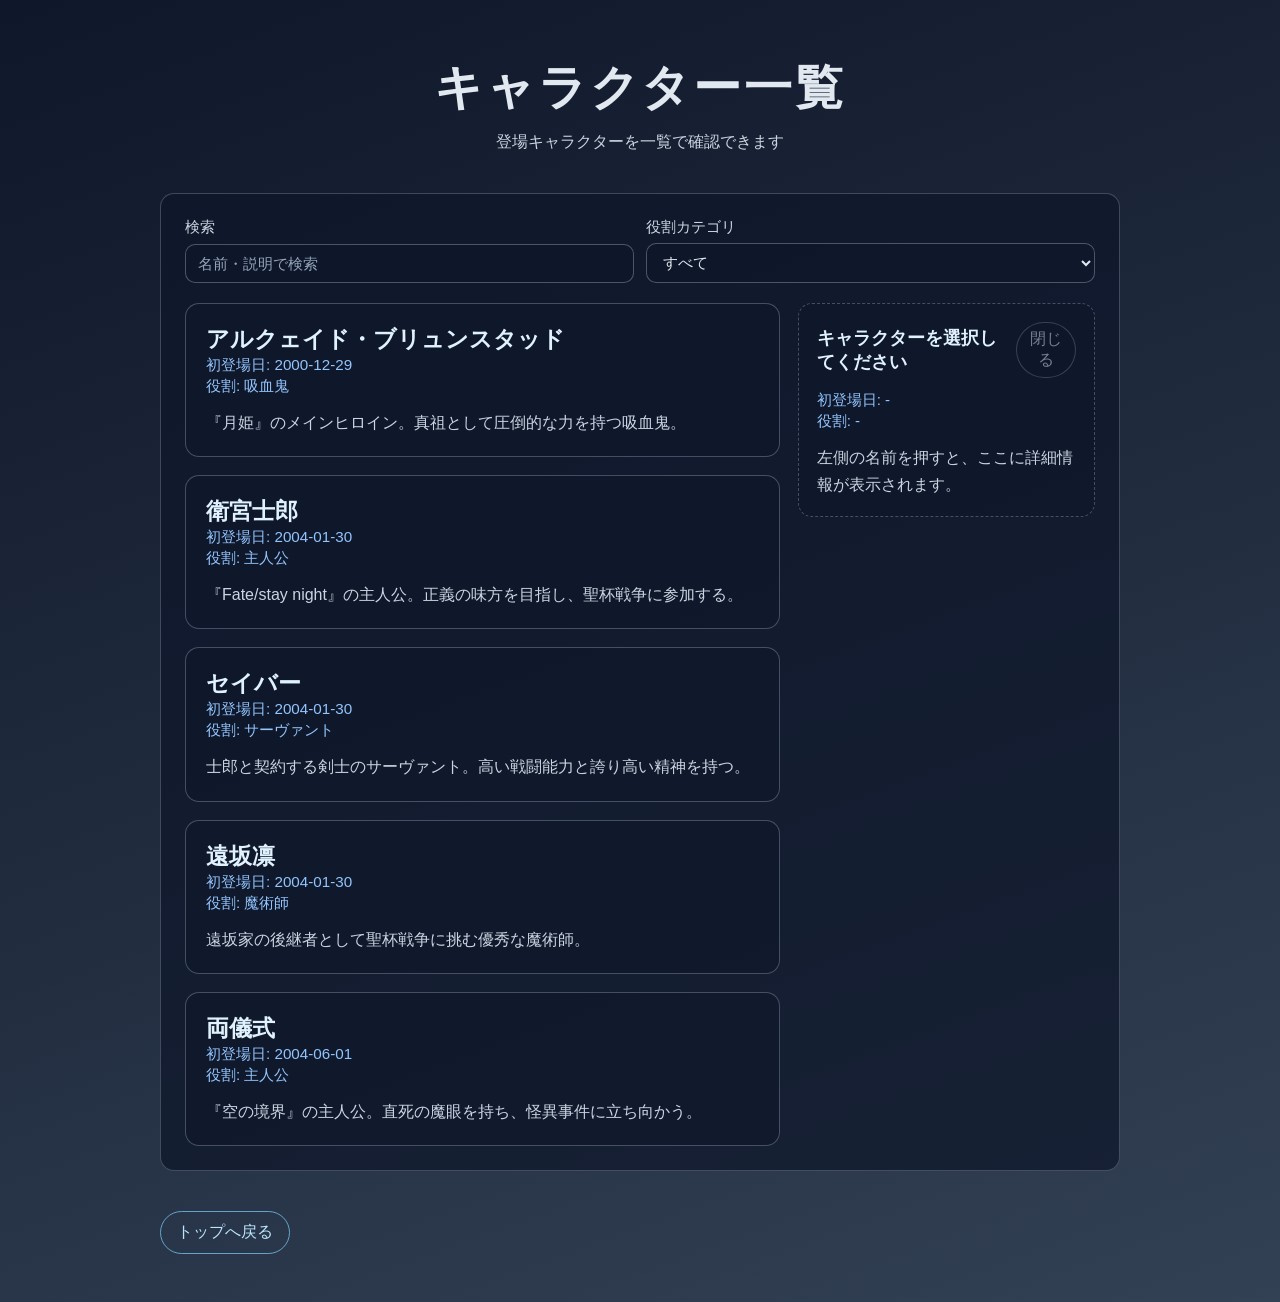
==== characters.html @ 04979f84 "キャラクター一覧ページを追加しホーム導線を実装 Co-authored-by: Wataru0619 <Wataru0619@users.noreply.github.com>" ====
<!DOCTYPE html>
<html lang="ja">
  <head>
    <!-- 文字化けを防ぐため、文字コードをUTF-8に指定します -->
    <meta charset="UTF-8" />
    <!-- スマホ表示のときに、画面幅に合わせてレイアウトを調整します -->
    <meta name="viewport" content="width=device-width, initial-scale=1.0" />
    <!-- キャッシュ対策: 更新後に古いHTMLを読み込みにくくします -->
    <meta
      http-equiv="Cache-Control"
      content="no-cache, no-store, must-revalidate"
    />
    <meta http-equiv="Pragma" content="no-cache" />
    <meta http-equiv="Expires" content="0" />
    <!-- ブラウザのタブに表示されるページ名 -->
    <title>キャラクター一覧 | TYPEMOON資料館</title>
    <!-- 共通デザインCSSを読み込みます -->
    <link rel="stylesheet" href="style.css?v=20260424-3" />
  </head>
  <body>
    <!-- ページ上部の見出しエリア -->
    <header class="site-header">
      <h1>キャラクター一覧</h1>
      <p>登場キャラクターを一覧で確認できます</p>
    </header>

    <main class="container">
      <section class="content-card">
        <!-- ここは検索と絞り込みの操作エリアです -->
        <div class="works-controls" aria-label="キャラクターの検索と絞り込み">
          <div class="works-controls-row">
            <label class="works-control-label" for="character-search-input">
              検索
              <input
                id="character-search-input"
                type="search"
                placeholder="名前・説明で検索"
              />
            </label>

            <label class="works-control-label" for="character-role-select">
              役割カテゴリ
              <select id="character-role-select">
                <option value="all">すべて</option>
              </select>
            </label>
          </div>
        </div>

        <!-- 左: リスト / 右: 詳細サイドパネル の2カラムレイアウトです -->
        <div class="works-layout">
          <div>
            <!-- JavaScriptで生成したキャラクターカードを、この中に追加していきます -->
            <div id="characters-list" class="works-grid"></div>
            <!-- 結果が0件のときに表示するメッセージです -->
            <p id="characters-empty-message" class="works-empty" hidden>
              条件に一致するキャラクターはありません。
            </p>
          </div>

          <!-- 名前を押したときの詳細を表示するサイドパネルです -->
          <aside
            id="character-detail-panel"
            class="work-detail-panel is-empty"
            aria-live="polite"
          >
            <div class="work-detail-header">
              <h2 id="character-detail-name">キャラクターを選択してください</h2>
              <!-- このボタンを押すと、詳細表示を閉じて初期状態に戻します -->
              <button
                id="character-close-panel-button"
                class="close-panel-button"
                type="button"
                disabled
              >
                閉じる
              </button>
            </div>
            <p id="character-detail-first-appearance" class="work-meta">
              初登場日: -
            </p>
            <p id="character-detail-role" class="work-meta">役割: -</p>
            <p id="character-detail-summary" class="work-summary">
              左側の名前を押すと、ここに詳細情報が表示されます。
            </p>
            <p id="character-detail-description" class="work-detail-description" hidden></p>
          </aside>
        </div>
      </section>

      <!-- トップページへ戻るリンク -->
      <p><a class="back-link" href="index.html?v=20260424-3">トップへ戻る</a></p>
    </main>

    <script>
      // ここにキャラクターデータを「配列（JSON形式の書き方）」でまとめます。
      // 後から追加したいときは、下の見本を参考にオブジェクトを1件追加してください。
      //
      // ▼ 1件分のデータ見本
      // {
      //   name: "キャラクター名",
      //   firstAppearance: "YYYY-MM-DD",
      //   role: "主人公 / サーヴァント / 魔術師 など",
      //   summary: "一覧カードに表示する短い説明です。",
      //   description: "詳細パネルに表示する説明文です。（省略可）"
      // }
      const charactersData = [
        {
          name: "衛宮士郎",
          firstAppearance: "2004-01-30",
          role: "主人公",
          summary:
            "『Fate/stay night』の主人公。正義の味方を目指し、聖杯戦争に参加する。",
          description:
            "幼い頃の大火災をきっかけに、誰かを救う生き方を選んだ少年。複数ルートで異なる成長を見せる。"
        },
        {
          name: "セイバー",
          firstAppearance: "2004-01-30",
          role: "サーヴァント",
          summary:
            "士郎と契約する剣士のサーヴァント。高い戦闘能力と誇り高い精神を持つ。",
          description:
            "騎士王としての責務と個人の願いの間で葛藤する。Fateシリーズを象徴する人気キャラクター。"
        },
        {
          name: "遠坂凛",
          firstAppearance: "2004-01-30",
          role: "魔術師",
          summary:
            "遠坂家の後継者として聖杯戦争に挑む優秀な魔術師。",
          description:
            "冷静な判断力と行動力を持ち、時に厳しく時に面倒見のよい性格で物語を引っ張る。"
        },
        {
          name: "両儀式",
          firstAppearance: "2004-06-01",
          role: "主人公",
          summary:
            "『空の境界』の主人公。直死の魔眼を持ち、怪異事件に立ち向かう。",
          description:
            "静かな佇まいの中に強い意志を持つ人物。死の概念を視る力で常識外れの戦いを可能にする。"
        },
        {
          name: "アルクェイド・ブリュンスタッド",
          firstAppearance: "2000-12-29",
          role: "吸血鬼",
          summary:
            "『月姫』のメインヒロイン。真祖として圧倒的な力を持つ吸血鬼。",
          description:
            "無邪気さと強大な存在感を併せ持ち、主人公・遠野志貴の運命を大きく変える存在。"
        }
      ];

      // id="characters-list" の要素を取得します。
      const charactersListElement = document.getElementById("characters-list");
      // 検索ボックスの要素を取得します。
      const characterSearchInputElement = document.getElementById(
        "character-search-input"
      );
      // 役割カテゴリ選択の要素を取得します。
      const characterRoleSelectElement = document.getElementById(
        "character-role-select"
      );
      // 結果0件メッセージの要素を取得します。
      const charactersEmptyMessageElement = document.getElementById(
        "characters-empty-message"
      );

      // 詳細サイドパネル関連の要素を取得します。
      const characterDetailPanelElement = document.getElementById(
        "character-detail-panel"
      );
      const characterDetailNameElement = document.getElementById(
        "character-detail-name"
      );
      const characterDetailFirstAppearanceElement = document.getElementById(
        "character-detail-first-appearance"
      );
      const characterDetailRoleElement = document.getElementById(
        "character-detail-role"
      );
      const characterDetailSummaryElement = document.getElementById(
        "character-detail-summary"
      );
      const characterDetailDescriptionElement = document.getElementById(
        "character-detail-description"
      );
      const characterClosePanelButtonElement = document.getElementById(
        "character-close-panel-button"
      );

      // いま詳細表示中のキャラクター名を保持します。
      let selectedCharacterName = null;
      // 現在画面に表示している一覧データを保持します（選択状態の再描画に使います）。
      let currentDisplayedCharacters = [];

      // 役割カテゴリの候補を、配列データから重複なしで取り出して作ります。
      const roles = [...new Set(charactersData.map((character) => character.role))];

      // role-select にカテゴリ選択肢を追加します。
      roles.forEach((role) => {
        const option = document.createElement("option");
        option.value = role;
        option.textContent = role;
        characterRoleSelectElement.appendChild(option);
      });

      // 詳細パネルを初期状態（未選択）に戻す関数です。
      function resetCharacterDetailPanel() {
        characterDetailPanelElement.classList.add("is-empty");
        characterDetailNameElement.textContent = "キャラクターを選択してください";
        characterDetailFirstAppearanceElement.textContent = "初登場日: -";
        characterDetailRoleElement.textContent = "役割: -";
        characterDetailSummaryElement.textContent =
          "左側の名前を押すと、ここに詳細情報が表示されます。";
        characterDetailDescriptionElement.textContent = "";
        characterDetailDescriptionElement.hidden = true;
        characterClosePanelButtonElement.disabled = true;
      }

      // キャラクターデータを受け取り、詳細サイドパネルに表示する関数です。
      function showCharacterDetailPanel(character) {
        characterDetailPanelElement.classList.remove("is-empty");
        characterDetailNameElement.textContent = character.name;
        characterDetailFirstAppearanceElement.textContent = `初登場日: ${character.firstAppearance}`;
        characterDetailRoleElement.textContent = `役割: ${character.role}`;
        characterDetailSummaryElement.textContent = character.summary;
        characterDetailDescriptionElement.textContent = character.description || "";
        characterDetailDescriptionElement.hidden = !character.description;
        characterClosePanelButtonElement.disabled = false;
      }

      // 受け取ったキャラクターデータ配列を画面に描画する関数です。
      function renderCharacters(characters) {
        // いったん表示を空にしてから、最新の結果だけ表示します。
        charactersListElement.innerHTML = "";
        currentDisplayedCharacters = characters;

        characters.forEach((character) => {
          // articleタグで、キャラクター1件分のまとまりを表します。
          const card = document.createElement("article");
          card.className = "work-card";
          if (character.name === selectedCharacterName) {
            card.classList.add("is-selected");
          }

          // 名前はボタンにして、押すと右側パネルに詳細を表示できるようにします。
          const nameButton = document.createElement("button");
          nameButton.type = "button";
          nameButton.className = "work-title-button";
          nameButton.textContent = character.name;
          nameButton.addEventListener("click", () => {
            selectedCharacterName = character.name;
            showCharacterDetailPanel(character);
            // 選択中のカードを見た目で分かるように再描画します。
            renderCharacters(currentDisplayedCharacters);
          });

          const firstAppearanceElement = document.createElement("p");
          firstAppearanceElement.className = "work-meta";
          firstAppearanceElement.textContent = `初登場日: ${character.firstAppearance}`;

          const roleElement = document.createElement("p");
          roleElement.className = "work-meta";
          roleElement.textContent = `役割: ${character.role}`;

          const summaryElement = document.createElement("p");
          summaryElement.className = "work-summary";
          summaryElement.textContent = character.summary;

          card.appendChild(nameButton);
          card.appendChild(firstAppearanceElement);
          card.appendChild(roleElement);
          card.appendChild(summaryElement);

          // 作ったカードを一覧エリアの最後に追加します。
          charactersListElement.appendChild(card);
        });

        // 結果が0件ならメッセージを表示し、1件以上なら隠します。
        charactersEmptyMessageElement.hidden = characters.length !== 0;
      }

      // 検索・絞り込み条件を使って、表示するキャラクターを作る関数です。
      function updateCharactersView() {
        const searchKeyword = characterSearchInputElement.value
          .trim()
          .toLowerCase();
        const selectedRole = characterRoleSelectElement.value;

        // 1) 役割カテゴリで絞り込み
        // 2) 名前と説明で検索
        // 3) 初登場日の古い順（年代順）にソート
        const filteredAndSortedCharacters = charactersData
          .filter((character) => {
            const isRoleMatched =
              selectedRole === "all" || character.role === selectedRole;
            const isSearchMatched =
              character.name.toLowerCase().includes(searchKeyword) ||
              character.summary.toLowerCase().includes(searchKeyword) ||
              (character.description || "").toLowerCase().includes(searchKeyword);
            return isRoleMatched && isSearchMatched;
          })
          .sort(
            (a, b) =>
              new Date(a.firstAppearance) - new Date(b.firstAppearance)
          );

        // 絞り込み後の一覧に選択中のキャラクターが存在しない場合、詳細表示を閉じます。
        const selectedCharacter = filteredAndSortedCharacters.find(
          (character) => character.name === selectedCharacterName
        );
        if (!selectedCharacter) {
          selectedCharacterName = null;
          resetCharacterDetailPanel();
        } else {
          showCharacterDetailPanel(selectedCharacter);
        }

        renderCharacters(filteredAndSortedCharacters);
      }

      // 入力が変わるたびに再描画します。
      characterSearchInputElement.addEventListener("input", updateCharactersView);
      characterRoleSelectElement.addEventListener("change", updateCharactersView);
      characterClosePanelButtonElement.addEventListener("click", () => {
        selectedCharacterName = null;
        resetCharacterDetailPanel();
        renderCharacters(currentDisplayedCharacters);
      });

      // 初期表示時も、同じ処理で表示します。
      resetCharacterDetailPanel();
      updateCharactersView();
    </script>
  </body>
</html>
---- style.css ----
* {
  box-sizing: border-box;
}

body {
  margin: 0;
  font-family: "Hiragino Kaku Gothic ProN", "Yu Gothic", Meiryo, sans-serif;
  background: linear-gradient(160deg, #0f172a, #1e293b 45%, #334155);
  color: #e2e8f0;
  min-height: 100vh;
}

a {
  color: inherit;
}

.site-header {
  text-align: center;
  padding: 56px 16px 24px;
}

.site-header h1 {
  margin: 0;
  font-size: clamp(2rem, 4vw, 3rem);
  letter-spacing: 0.06em;
}

.site-header p {
  margin-top: 12px;
  color: #cbd5e1;
}

.container {
  width: min(960px, 92%);
  margin: 0 auto 48px;
}

.timeline-container {
  /* 年表ページだけ、通常より広い幅を使えるようにします */
  width: min(1600px, 98%);
}

.menu-grid {
  display: grid;
  gap: 20px;
  grid-template-columns: repeat(auto-fit, minmax(260px, 1fr));
}

.works-grid {
  display: grid;
  gap: 18px;
}

.works-layout {
  display: grid;
  gap: 18px;
  align-items: start;
}

@media (min-width: 980px) {
  .works-layout {
    grid-template-columns: minmax(0, 2fr) minmax(280px, 1fr);
  }
}

.works-controls {
  display: grid;
  gap: 14px;
  margin-bottom: 20px;
}

/* 作品一覧と同じ見た目をキャラクター一覧でも使えるようにします */
.characters-layout {
  display: grid;
  gap: 18px;
  align-items: start;
}

@media (min-width: 980px) {
  .characters-layout {
    grid-template-columns: minmax(0, 2fr) minmax(280px, 1fr);
  }
}

.characters-grid {
  display: grid;
  gap: 18px;
}

.characters-controls {
  display: grid;
  gap: 14px;
  margin-bottom: 20px;
}

.characters-controls-row {
  display: grid;
  gap: 12px;
  grid-template-columns: repeat(auto-fit, minmax(220px, 1fr));
}

.characters-control-label {
  display: grid;
  gap: 6px;
  color: #cbd5e1;
  font-size: 0.92rem;
}

.characters-control-label input,
.characters-control-label select {
  width: 100%;
  border: 1px solid rgba(148, 163, 184, 0.45);
  border-radius: 10px;
  background: rgba(15, 23, 42, 0.65);
  color: #e2e8f0;
  padding: 10px 12px;
  font: inherit;
}

.characters-control-label input::placeholder {
  color: #94a3b8;
}

.characters-empty {
  margin: 0;
  padding: 16px;
  border-radius: 12px;
  border: 1px dashed rgba(148, 163, 184, 0.45);
  color: #cbd5e1;
}

.character-card {
  background: rgba(15, 23, 42, 0.62);
  border: 1px solid rgba(148, 163, 184, 0.4);
  border-radius: 14px;
  padding: 20px;
}

.character-card.is-selected {
  border-color: rgba(125, 211, 252, 0.95);
  box-shadow: 0 0 0 1px rgba(125, 211, 252, 0.35);
}

.character-name-button {
  padding: 0;
  border: 0;
  background: transparent;
  color: #e0f2fe;
  font: inherit;
  font-size: 1.45rem;
  font-weight: 700;
  cursor: pointer;
  text-align: left;
}

.character-name-button:hover,
.character-name-button:focus-visible {
  color: #7dd3fc;
}

.character-meta {
  margin: 0;
  color: #93c5fd;
  font-size: 0.95rem;
}

.character-summary {
  margin: 12px 0 0;
  line-height: 1.7;
  color: #cbd5e1;
}

.character-detail-panel {
  background: rgba(15, 23, 42, 0.62);
  border: 1px solid rgba(148, 163, 184, 0.4);
  border-radius: 14px;
  padding: 18px;
  position: sticky;
  top: 16px;
}

.character-detail-panel.is-empty {
  border-style: dashed;
}

.character-detail-header {
  display: flex;
  align-items: center;
  justify-content: space-between;
  gap: 10px;
  margin-bottom: 12px;
}

.character-detail-header h2 {
  margin: 0;
  color: #e0f2fe;
  font-size: 1.1rem;
}

.character-detail-description {
  margin-top: 12px;
  line-height: 1.8;
  color: #cbd5e1;
}

.works-controls-row {
  display: grid;
  gap: 12px;
  grid-template-columns: repeat(auto-fit, minmax(220px, 1fr));
}

.works-control-label {
  display: grid;
  gap: 6px;
  color: #cbd5e1;
  font-size: 0.92rem;
}

.works-control-label input,
.works-control-label select {
  width: 100%;
  border: 1px solid rgba(148, 163, 184, 0.45);
  border-radius: 10px;
  background: rgba(15, 23, 42, 0.65);
  color: #e2e8f0;
  padding: 10px 12px;
  font: inherit;
}

.works-control-label input::placeholder {
  color: #94a3b8;
}

.works-empty {
  margin: 0;
  padding: 16px;
  border-radius: 12px;
  border: 1px dashed rgba(148, 163, 184, 0.45);
  color: #cbd5e1;
}

.work-detail-panel {
  background: rgba(15, 23, 42, 0.62);
  border: 1px solid rgba(148, 163, 184, 0.4);
  border-radius: 14px;
  padding: 18px;
  position: sticky;
  top: 16px;
}

.work-detail-panel.is-empty {
  border-style: dashed;
}

.work-detail-header {
  display: flex;
  align-items: center;
  justify-content: space-between;
  gap: 10px;
  margin-bottom: 12px;
}

.work-detail-header h2 {
  margin: 0;
  color: #e0f2fe;
  font-size: 1.1rem;
}

.close-panel-button {
  border: 1px solid rgba(148, 163, 184, 0.55);
  border-radius: 999px;
  background: rgba(15, 23, 42, 0.8);
  color: #cbd5e1;
  padding: 6px 12px;
  cursor: pointer;
  font: inherit;
}

.close-panel-button:hover,
.close-panel-button:focus-visible {
  background: rgba(30, 41, 59, 0.95);
}

.close-panel-button:disabled {
  opacity: 0.55;
  cursor: not-allowed;
}

.work-title-button {
  padding: 0;
  border: 0;
  background: transparent;
  color: #e0f2fe;
  font: inherit;
  font-size: 1.45rem;
  font-weight: 700;
  cursor: pointer;
  text-align: left;
}

.work-title-button:hover,
.work-title-button:focus-visible {
  color: #7dd3fc;
}

.work-detail-description {
  margin-top: 12px;
  line-height: 1.8;
  color: #cbd5e1;
}

.work-card {
  background: rgba(15, 23, 42, 0.62);
  border: 1px solid rgba(148, 163, 184, 0.4);
  border-radius: 14px;
  padding: 20px;
}

.work-card.is-selected {
  border-color: rgba(125, 211, 252, 0.95);
  box-shadow: 0 0 0 1px rgba(125, 211, 252, 0.35);
}

.work-meta {
  margin: 0;
  color: #93c5fd;
  font-size: 0.95rem;
}

.work-summary {
  margin: 12px 0 0;
  line-height: 1.7;
  color: #cbd5e1;
}

.menu-card {
  display: block;
  text-decoration: none;
  background: rgba(15, 23, 42, 0.62);
  border: 1px solid rgba(148, 163, 184, 0.4);
  border-radius: 14px;
  padding: 24px;
  transition: transform 0.2s ease, border-color 0.2s ease,
    box-shadow 0.2s ease;
}

.menu-card:hover,
.menu-card:focus-visible {
  transform: translateY(-3px);
  border-color: rgba(125, 211, 252, 0.9);
  box-shadow: 0 8px 26px rgba(14, 116, 144, 0.35);
}

.menu-card h2 {
  margin-top: 0;
  margin-bottom: 10px;
  color: #e0f2fe;
}

.menu-card p {
  margin: 0;
  color: #cbd5e1;
  line-height: 1.6;
}

.content-card {
  background: rgba(15, 23, 42, 0.72);
  border: 1px solid rgba(148, 163, 184, 0.35);
  border-radius: 14px;
  padding: 24px;
}

.content-card h2 {
  margin-top: 0;
  color: #e0f2fe;
}

.glossary-list {
  margin: 0;
  display: grid;
  gap: 16px;
}

.glossary-list div {
  padding-bottom: 12px;
  border-bottom: 1px dashed rgba(148, 163, 184, 0.45);
}

.glossary-list div:last-child {
  border-bottom: 0;
  padding-bottom: 0;
}

.glossary-list dt {
  font-weight: 700;
  color: #e0f2fe;
}

.glossary-list dd {
  margin: 6px 0 0;
  line-height: 1.6;
  color: #cbd5e1;
}

.timeline {
  margin: 0;
  padding-left: 20px;
  display: grid;
  gap: 14px;
}

.timeline .year {
  font-weight: 700;
  color: #e0f2fe;
}

.timeline p {
  margin: 6px 0 0;
  color: #cbd5e1;
  line-height: 1.6;
}

.timeline-embed-wrapper {
  /* iframeのサイズを枠の中で管理しやすくするための入れ物 */
  overflow: hidden;
  border-radius: 10px;
  border: 1px solid rgba(148, 163, 184, 0.35);
}

.timeline-embed {
  /* 横幅いっぱいに表示しつつ、縦は十分な高さを確保 */
  width: 100%;
  min-height: 760px;
  border: 0;
  background: #0f172a;
}

.simple-list {
  list-style: none;
  margin: 0;
  padding: 0;
  display: grid;
  gap: 14px;
}

.simple-list li {
  padding-bottom: 12px;
  border-bottom: 1px dashed rgba(148, 163, 184, 0.45);
  line-height: 1.6;
}

.simple-list li:last-child {
  border-bottom: 0;
  padding-bottom: 0;
}

.back-link {
  display: inline-block;
  margin-top: 24px;
  text-decoration: none;
  border: 1px solid rgba(125, 211, 252, 0.7);
  border-radius: 999px;
  padding: 10px 16px;
  color: #bae6fd;
}

.back-link:hover,
.back-link:focus-visible {
  background: rgba(14, 116, 144, 0.25);
}
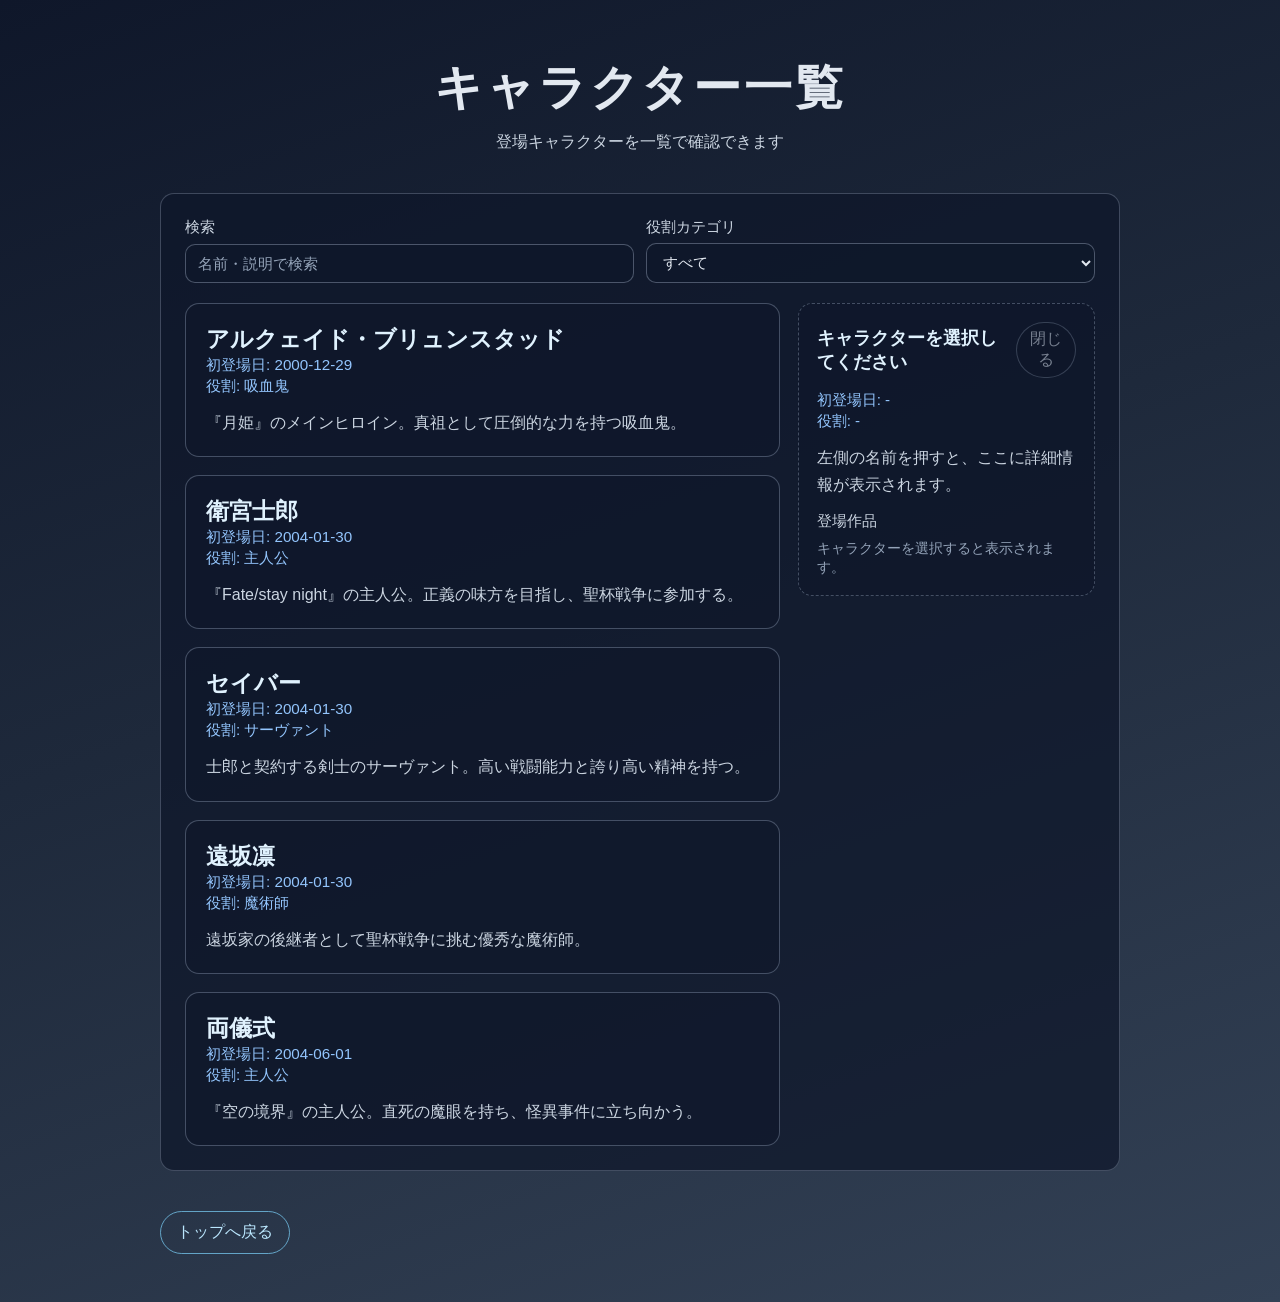
==== commit 695a41b5: "作品とキャラクターの相互リンクと該当項目ジャンプを追加 Co-authored-by: Wataru0619 <Wataru0619@users.noreply.github.com>" ====
--- a/characters.html
+++ b/characters.html
@@ -15,7 +15,7 @@
     <!-- ブラウザのタブに表示されるページ名 -->
     <title>キャラクター一覧 | TYPEMOON資料館</title>
     <!-- 共通デザインCSSを読み込みます -->
-    <link rel="stylesheet" href="style.css?v=20260424-3" />
+    <link rel="stylesheet" href="style.css?v=20260424-4" />
   </head>
   <body>
     <!-- ページ上部の見出しエリア -->
@@ -84,6 +84,11 @@
               左側の名前を押すと、ここに詳細情報が表示されます。
             </p>
             <p id="character-detail-description" class="work-detail-description" hidden></p>
+            <!-- 詳細パネルの中に、登場作品へのリンクを表示します -->
+            <p class="relation-label">登場作品</p>
+            <div id="character-detail-works" class="relation-links">
+              <span class="relation-empty">キャラクターを選択すると表示されます。</span>
+            </div>
           </aside>
         </div>
       </section>
@@ -102,7 +107,8 @@
       //   firstAppearance: "YYYY-MM-DD",
       //   role: "主人公 / サーヴァント / 魔術師 など",
       //   summary: "一覧カードに表示する短い説明です。",
-      //   description: "詳細パネルに表示する説明文です。（省略可）"
+      //   description: "詳細パネルに表示する説明文です。（省略可）",
+      //   works: ["登場作品1", "登場作品2"]
       // }
       const charactersData = [
         {
@@ -112,7 +118,8 @@
           summary:
             "『Fate/stay night』の主人公。正義の味方を目指し、聖杯戦争に参加する。",
           description:
-            "幼い頃の大火災をきっかけに、誰かを救う生き方を選んだ少年。複数ルートで異なる成長を見せる。"
+            "幼い頃の大火災をきっかけに、誰かを救う生き方を選んだ少年。複数ルートで異なる成長を見せる。",
+          works: ["Fate/stay night", "Fate/Grand Order"]
         },
         {
           name: "セイバー",
@@ -121,7 +128,8 @@
           summary:
             "士郎と契約する剣士のサーヴァント。高い戦闘能力と誇り高い精神を持つ。",
           description:
-            "騎士王としての責務と個人の願いの間で葛藤する。Fateシリーズを象徴する人気キャラクター。"
+            "騎士王としての責務と個人の願いの間で葛藤する。Fateシリーズを象徴する人気キャラクター。",
+          works: ["Fate/stay night", "Fate/Zero", "Fate/Grand Order"]
         },
         {
           name: "遠坂凛",
@@ -130,7 +138,8 @@
           summary:
             "遠坂家の後継者として聖杯戦争に挑む優秀な魔術師。",
           description:
-            "冷静な判断力と行動力を持ち、時に厳しく時に面倒見のよい性格で物語を引っ張る。"
+            "冷静な判断力と行動力を持ち、時に厳しく時に面倒見のよい性格で物語を引っ張る。",
+          works: ["Fate/stay night", "Fate/Grand Order"]
         },
         {
           name: "両儀式",
@@ -139,7 +148,8 @@
           summary:
             "『空の境界』の主人公。直死の魔眼を持ち、怪異事件に立ち向かう。",
           description:
-            "静かな佇まいの中に強い意志を持つ人物。死の概念を視る力で常識外れの戦いを可能にする。"
+            "静かな佇まいの中に強い意志を持つ人物。死の概念を視る力で常識外れの戦いを可能にする。",
+          works: ["空の境界", "Fate/Grand Order"]
         },
         {
           name: "アルクェイド・ブリュンスタッド",
@@ -148,9 +158,14 @@
           summary:
             "『月姫』のメインヒロイン。真祖として圧倒的な力を持つ吸血鬼。",
           description:
-            "無邪気さと強大な存在感を併せ持ち、主人公・遠野志貴の運命を大きく変える存在。"
+            "無邪気さと強大な存在感を併せ持ち、主人公・遠野志貴の運命を大きく変える存在。",
+          works: ["月姫 -A piece of blue glass moon-", "Fate/Grand Order"]
         }
       ];
+
+      // URLに ?character=キャラ名 があるとき、そのキャラを初期表示で開くために取得します。
+      const initialQueryCharacterName =
+        new URLSearchParams(window.location.search).get("character");
 
       // id="characters-list" の要素を取得します。
       const charactersListElement = document.getElementById("characters-list");
@@ -186,6 +201,9 @@
       const characterDetailDescriptionElement = document.getElementById(
         "character-detail-description"
       );
+      const characterDetailWorksElement = document.getElementById(
+        "character-detail-works"
+      );
       const characterClosePanelButtonElement = document.getElementById(
         "character-close-panel-button"
       );
@@ -194,6 +212,10 @@
       let selectedCharacterName = null;
       // 現在画面に表示している一覧データを保持します（選択状態の再描画に使います）。
       let currentDisplayedCharacters = [];
+      // 初回表示でURL指定のキャラへスクロールするためのフラグです。
+      let shouldScrollToSelectedCharacter = false;
+      // URLの初期指定は1回だけ使いたいので、可変の変数に入れます。
+      let pendingInitialCharacterName = initialQueryCharacterName;
 
       // 役割カテゴリの候補を、配列データから重複なしで取り出して作ります。
       const roles = [...new Set(charactersData.map((character) => character.role))];
@@ -205,6 +227,30 @@
         option.textContent = role;
         characterRoleSelectElement.appendChild(option);
       });
+
+      // 指定されたリンク一覧を描画する関数です（登場作品リンク用）。
+      function renderRelationLinks(container, items, createLinkElement, emptyText) {
+        container.innerHTML = "";
+        if (!items || items.length === 0) {
+          const emptyLabel = document.createElement("span");
+          emptyLabel.className = "relation-empty";
+          emptyLabel.textContent = emptyText;
+          container.appendChild(emptyLabel);
+          return;
+        }
+        items.forEach((item) => {
+          container.appendChild(createLinkElement(item));
+        });
+      }
+
+      // 作品名から、作品ライブラリへのリンク要素を作る関数です。
+      function createWorkLinkElement(workTitle) {
+        const link = document.createElement("a");
+        link.className = "relation-link";
+        link.href = `works.html?v=20260424-4&work=${encodeURIComponent(workTitle)}`;
+        link.textContent = workTitle;
+        return link;
+      }
 
       // 詳細パネルを初期状態（未選択）に戻す関数です。
       function resetCharacterDetailPanel() {
@@ -217,6 +263,12 @@
         characterDetailDescriptionElement.textContent = "";
         characterDetailDescriptionElement.hidden = true;
         characterClosePanelButtonElement.disabled = true;
+        renderRelationLinks(
+          characterDetailWorksElement,
+          [],
+          createWorkLinkElement,
+          "キャラクターを選択すると表示されます。"
+        );
       }
 
       // キャラクターデータを受け取り、詳細サイドパネルに表示する関数です。
@@ -229,6 +281,22 @@
         characterDetailDescriptionElement.textContent = character.description || "";
         characterDetailDescriptionElement.hidden = !character.description;
         characterClosePanelButtonElement.disabled = false;
+        renderRelationLinks(
+          characterDetailWorksElement,
+          character.works,
+          createWorkLinkElement,
+          "登録なし"
+        );
+      }
+
+      // 選択中カードを見える位置までスクロールする関数です。
+      function scrollToSelectedCharacterCard() {
+        const selectedCard = charactersListElement.querySelector(
+          ".work-card.is-selected"
+        );
+        if (selectedCard) {
+          selectedCard.scrollIntoView({ behavior: "smooth", block: "center" });
+        }
       }
 
       // 受け取ったキャラクターデータ配列を画面に描画する関数です。
@@ -280,6 +348,12 @@
 
         // 結果が0件ならメッセージを表示し、1件以上なら隠します。
         charactersEmptyMessageElement.hidden = characters.length !== 0;
+
+        // URL指定などでスクロールしたいタイミングだけ実行します。
+        if (shouldScrollToSelectedCharacter) {
+          scrollToSelectedCharacterCard();
+          shouldScrollToSelectedCharacter = false;
+        }
       }
 
       // 検索・絞り込み条件を使って、表示するキャラクターを作る関数です。
@@ -307,15 +381,31 @@
               new Date(a.firstAppearance) - new Date(b.firstAppearance)
           );
 
-        // 絞り込み後の一覧に選択中のキャラクターが存在しない場合、詳細表示を閉じます。
-        const selectedCharacter = filteredAndSortedCharacters.find(
-          (character) => character.name === selectedCharacterName
-        );
-        if (!selectedCharacter) {
-          selectedCharacterName = null;
-          resetCharacterDetailPanel();
+        // URLに指定されたキャラ名がある場合は、初回だけそのキャラを選択します。
+        if (pendingInitialCharacterName) {
+          const initialCharacter = filteredAndSortedCharacters.find(
+            (character) => character.name === pendingInitialCharacterName
+          );
+          if (initialCharacter) {
+            selectedCharacterName = initialCharacter.name;
+            showCharacterDetailPanel(initialCharacter);
+            shouldScrollToSelectedCharacter = true;
+          } else {
+            selectedCharacterName = null;
+            resetCharacterDetailPanel();
+          }
+          pendingInitialCharacterName = null;
         } else {
-          showCharacterDetailPanel(selectedCharacter);
+          // 絞り込み後の一覧に選択中のキャラクターが存在しない場合、詳細表示を閉じます。
+          const selectedCharacter = filteredAndSortedCharacters.find(
+            (character) => character.name === selectedCharacterName
+          );
+          if (!selectedCharacter) {
+            selectedCharacterName = null;
+            resetCharacterDetailPanel();
+          } else {
+            showCharacterDetailPanel(selectedCharacter);
+          }
         }
 
         renderCharacters(filteredAndSortedCharacters);
--- a/style.css
+++ b/style.css
@@ -44,163 +44,6 @@
   display: grid;
   gap: 20px;
   grid-template-columns: repeat(auto-fit, minmax(260px, 1fr));
-}
-
-.works-grid {
-  display: grid;
-  gap: 18px;
-}
-
-.works-layout {
-  display: grid;
-  gap: 18px;
-  align-items: start;
-}
-
-@media (min-width: 980px) {
-  .works-layout {
-    grid-template-columns: minmax(0, 2fr) minmax(280px, 1fr);
-  }
-}
-
-.works-controls {
-  display: grid;
-  gap: 14px;
-  margin-bottom: 20px;
-}
-
-/* 作品一覧と同じ見た目をキャラクター一覧でも使えるようにします */
-.characters-layout {
-  display: grid;
-  gap: 18px;
-  align-items: start;
-}
-
-@media (min-width: 980px) {
-  .characters-layout {
-    grid-template-columns: minmax(0, 2fr) minmax(280px, 1fr);
-  }
-}
-
-.characters-grid {
-  display: grid;
-  gap: 18px;
-}
-
-.characters-controls {
-  display: grid;
-  gap: 14px;
-  margin-bottom: 20px;
-}
-
-.characters-controls-row {
-  display: grid;
-  gap: 12px;
-  grid-template-columns: repeat(auto-fit, minmax(220px, 1fr));
-}
-
-.characters-control-label {
-  display: grid;
-  gap: 6px;
-  color: #cbd5e1;
-  font-size: 0.92rem;
-}
-
-.characters-control-label input,
-.characters-control-label select {
-  width: 100%;
-  border: 1px solid rgba(148, 163, 184, 0.45);
-  border-radius: 10px;
-  background: rgba(15, 23, 42, 0.65);
-  color: #e2e8f0;
-  padding: 10px 12px;
-  font: inherit;
-}
-
-.characters-control-label input::placeholder {
-  color: #94a3b8;
-}
-
-.characters-empty {
-  margin: 0;
-  padding: 16px;
-  border-radius: 12px;
-  border: 1px dashed rgba(148, 163, 184, 0.45);
-  color: #cbd5e1;
-}
-
-.character-card {
-  background: rgba(15, 23, 42, 0.62);
-  border: 1px solid rgba(148, 163, 184, 0.4);
-  border-radius: 14px;
-  padding: 20px;
-}
-
-.character-card.is-selected {
-  border-color: rgba(125, 211, 252, 0.95);
-  box-shadow: 0 0 0 1px rgba(125, 211, 252, 0.35);
-}
-
-.character-name-button {
-  padding: 0;
-  border: 0;
-  background: transparent;
-  color: #e0f2fe;
-  font: inherit;
-  font-size: 1.45rem;
-  font-weight: 700;
-  cursor: pointer;
-  text-align: left;
-}
-
-.character-name-button:hover,
-.character-name-button:focus-visible {
-  color: #7dd3fc;
-}
-
-.character-meta {
-  margin: 0;
-  color: #93c5fd;
-  font-size: 0.95rem;
-}
-
-.character-summary {
-  margin: 12px 0 0;
-  line-height: 1.7;
-  color: #cbd5e1;
-}
-
-.character-detail-panel {
-  background: rgba(15, 23, 42, 0.62);
-  border: 1px solid rgba(148, 163, 184, 0.4);
-  border-radius: 14px;
-  padding: 18px;
-  position: sticky;
-  top: 16px;
-}
-
-.character-detail-panel.is-empty {
-  border-style: dashed;
-}
-
-.character-detail-header {
-  display: flex;
-  align-items: center;
-  justify-content: space-between;
-  gap: 10px;
-  margin-bottom: 12px;
-}
-
-.character-detail-header h2 {
-  margin: 0;
-  color: #e0f2fe;
-  font-size: 1.1rem;
-}
-
-.character-detail-description {
-  margin-top: 12px;
-  line-height: 1.8;
-  color: #cbd5e1;
 }
 
 .works-controls-row {
@@ -309,6 +152,38 @@
   color: #cbd5e1;
 }
 
+.relation-label {
+  margin: 14px 0 8px;
+  color: #cbd5e1;
+  font-size: 0.92rem;
+}
+
+.relation-links {
+  display: flex;
+  flex-wrap: wrap;
+  gap: 8px;
+}
+
+.relation-link {
+  display: inline-block;
+  text-decoration: none;
+  border: 1px solid rgba(125, 211, 252, 0.55);
+  border-radius: 999px;
+  padding: 6px 10px;
+  color: #bae6fd;
+  font-size: 0.9rem;
+}
+
+.relation-link:hover,
+.relation-link:focus-visible {
+  background: rgba(14, 116, 144, 0.25);
+}
+
+.relation-empty {
+  color: #94a3b8;
+  font-size: 0.9rem;
+}
+
 .work-card {
   background: rgba(15, 23, 42, 0.62);
   border: 1px solid rgba(148, 163, 184, 0.4);
@@ -331,6 +206,29 @@
   margin: 12px 0 0;
   line-height: 1.7;
   color: #cbd5e1;
+}
+
+.works-grid {
+  display: grid;
+  gap: 18px;
+}
+
+.works-layout {
+  display: grid;
+  gap: 18px;
+  align-items: start;
+}
+
+@media (min-width: 980px) {
+  .works-layout {
+    grid-template-columns: minmax(0, 2fr) minmax(280px, 1fr);
+  }
+}
+
+.works-controls {
+  display: grid;
+  gap: 14px;
+  margin-bottom: 20px;
 }
 
 .menu-card {
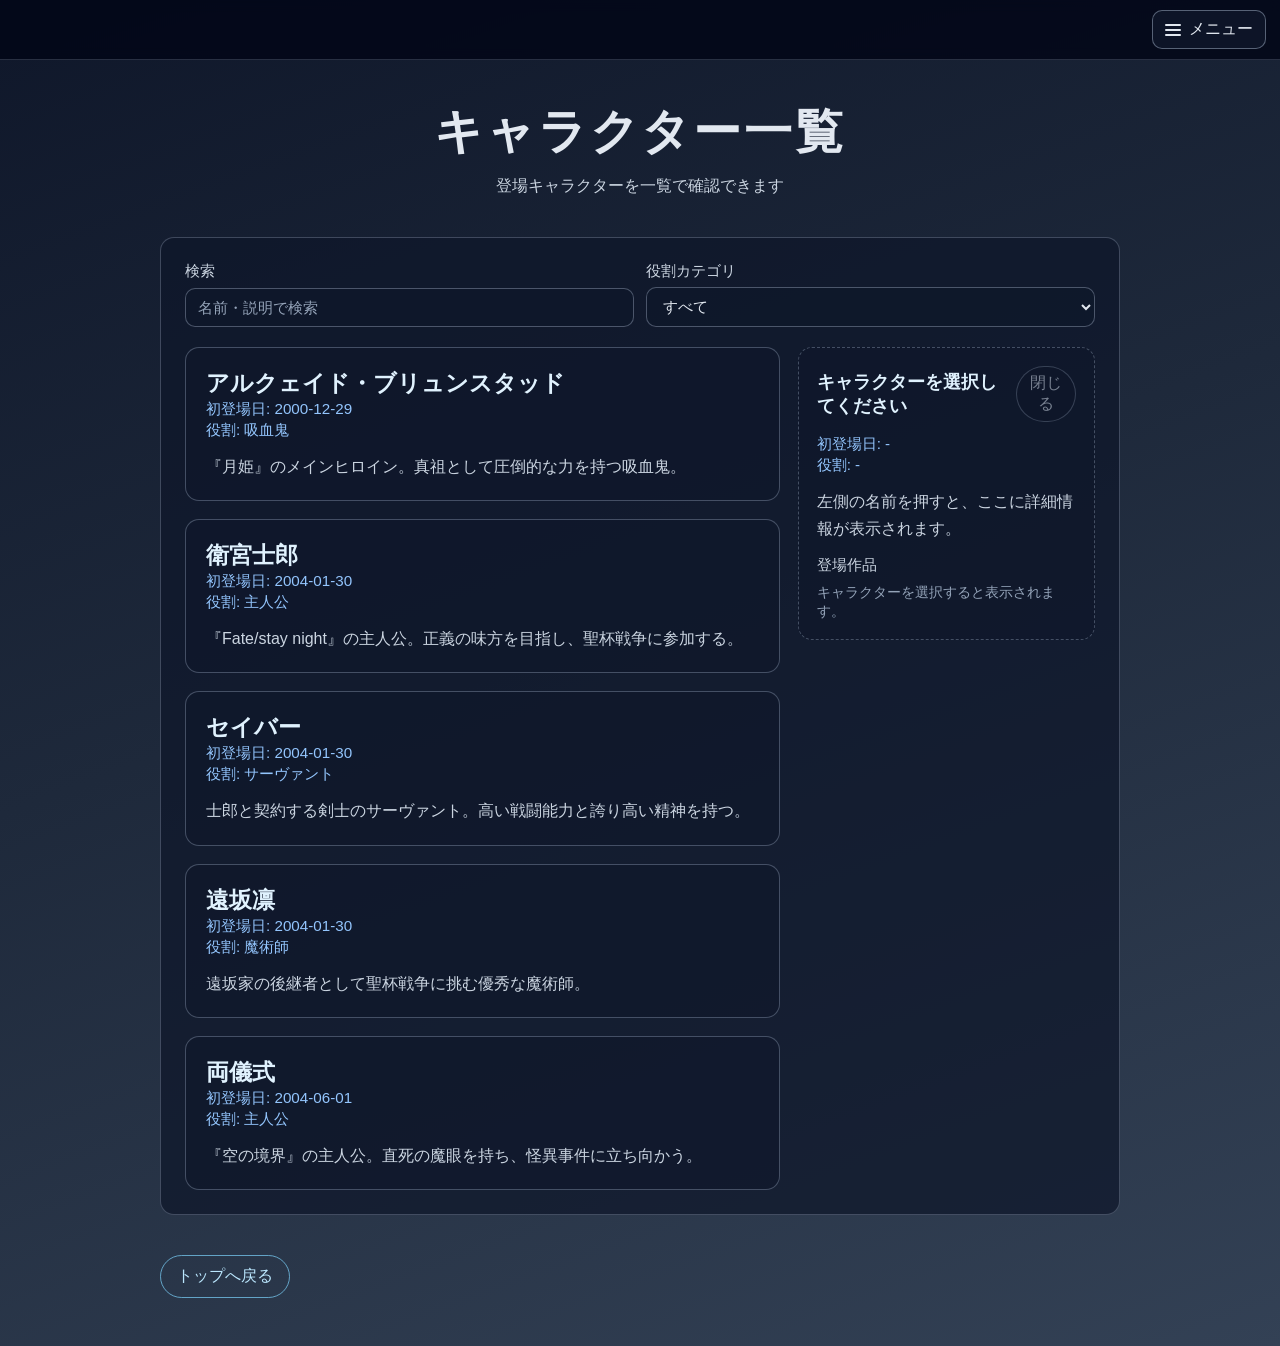
==== commit fe7358ef: "全ページに共通ハンバーガーメニューを追加 Co-authored-by: Wataru0619 <Wataru0619@users.noreply.github.com>" ====
--- a/characters.html
+++ b/characters.html
@@ -15,9 +15,12 @@
     <!-- ブラウザのタブに表示されるページ名 -->
     <title>キャラクター一覧 | TYPEMOON資料館</title>
     <!-- 共通デザインCSSを読み込みます -->
-    <link rel="stylesheet" href="style.css?v=20260424-4" />
+    <link rel="stylesheet" href="style.css?v=20260424-5" />
   </head>
   <body>
+    <!-- menu.js がこの位置にハンバーガーメニューを自動挿入します -->
+    <div id="site-menu"></div>
+
     <!-- ページ上部の見出しエリア -->
     <header class="site-header">
       <h1>キャラクター一覧</h1>
@@ -94,7 +97,7 @@
       </section>
 
       <!-- トップページへ戻るリンク -->
-      <p><a class="back-link" href="index.html?v=20260424-3">トップへ戻る</a></p>
+      <p><a class="back-link" href="index.html?v=20260424-5">トップへ戻る</a></p>
     </main>
 
     <script>
@@ -247,7 +250,7 @@
       function createWorkLinkElement(workTitle) {
         const link = document.createElement("a");
         link.className = "relation-link";
-        link.href = `works.html?v=20260424-4&work=${encodeURIComponent(workTitle)}`;
+        link.href = `works.html?v=20260424-5&work=${encodeURIComponent(workTitle)}`;
         link.textContent = workTitle;
         return link;
       }
@@ -424,5 +427,8 @@
       resetCharacterDetailPanel();
       updateCharactersView();
     </script>
+
+    <!-- 共通ハンバーガーメニューを生成するJavaScriptを読み込みます -->
+    <script src="menu.js?v=20260424-5"></script>
   </body>
 </html>
--- a/style.css
+++ b/style.css
@@ -14,9 +14,118 @@
   color: inherit;
 }
 
+.hamburger-wrapper {
+  position: sticky;
+  top: 0;
+  z-index: 100;
+  display: flex;
+  justify-content: flex-end;
+  padding: 10px 14px;
+  background: rgba(2, 6, 23, 0.82);
+  backdrop-filter: blur(6px);
+  border-bottom: 1px solid rgba(148, 163, 184, 0.25);
+}
+
+.hamburger-button {
+  border: 1px solid rgba(148, 163, 184, 0.55);
+  border-radius: 10px;
+  background: rgba(15, 23, 42, 0.88);
+  color: #e2e8f0;
+  padding: 8px 12px;
+  font: inherit;
+  cursor: pointer;
+  display: inline-flex;
+  align-items: center;
+  gap: 8px;
+}
+
+.hamburger-button:hover,
+.hamburger-button:focus-visible {
+  border-color: rgba(125, 211, 252, 0.9);
+}
+
+.hamburger-icon,
+.hamburger-icon::before,
+.hamburger-icon::after {
+  display: block;
+  width: 16px;
+  height: 2px;
+  background: currentColor;
+  border-radius: 999px;
+}
+
+.hamburger-icon {
+  position: relative;
+}
+
+.hamburger-icon::before,
+.hamburger-icon::after {
+  content: "";
+  position: absolute;
+  left: 0;
+}
+
+.hamburger-icon::before {
+  top: -5px;
+}
+
+.hamburger-icon::after {
+  top: 5px;
+}
+
+.global-nav-panel {
+  position: absolute;
+  top: calc(100% + 8px);
+  right: 14px;
+  width: min(280px, calc(100vw - 28px));
+  display: grid;
+  gap: 8px;
+  padding: 10px;
+  border: 1px solid rgba(148, 163, 184, 0.35);
+  border-radius: 12px;
+  background: rgba(15, 23, 42, 0.98);
+  box-shadow: 0 10px 30px rgba(2, 6, 23, 0.55);
+}
+
+.global-nav-panel[hidden] {
+  display: none;
+}
+
+.global-nav-title {
+  margin: 0;
+  color: #cbd5e1;
+  font-size: 0.92rem;
+}
+
+.global-nav-list {
+  list-style: none;
+  margin: 0;
+  padding: 0;
+  display: grid;
+  gap: 2px;
+}
+
+.global-nav-list a {
+  display: block;
+  text-decoration: none;
+  border-radius: 8px;
+  padding: 10px 12px;
+  color: #e2e8f0;
+}
+
+.global-nav-list a:hover,
+.global-nav-list a:focus-visible {
+  background: rgba(30, 41, 59, 0.85);
+}
+
+.global-nav-list a.is-current {
+  background: rgba(14, 116, 144, 0.28);
+  color: #bae6fd;
+}
+
 .site-header {
   text-align: center;
-  padding: 56px 16px 24px;
+  padding: 40px 16px 24px;
 }
 
 .site-header h1 {
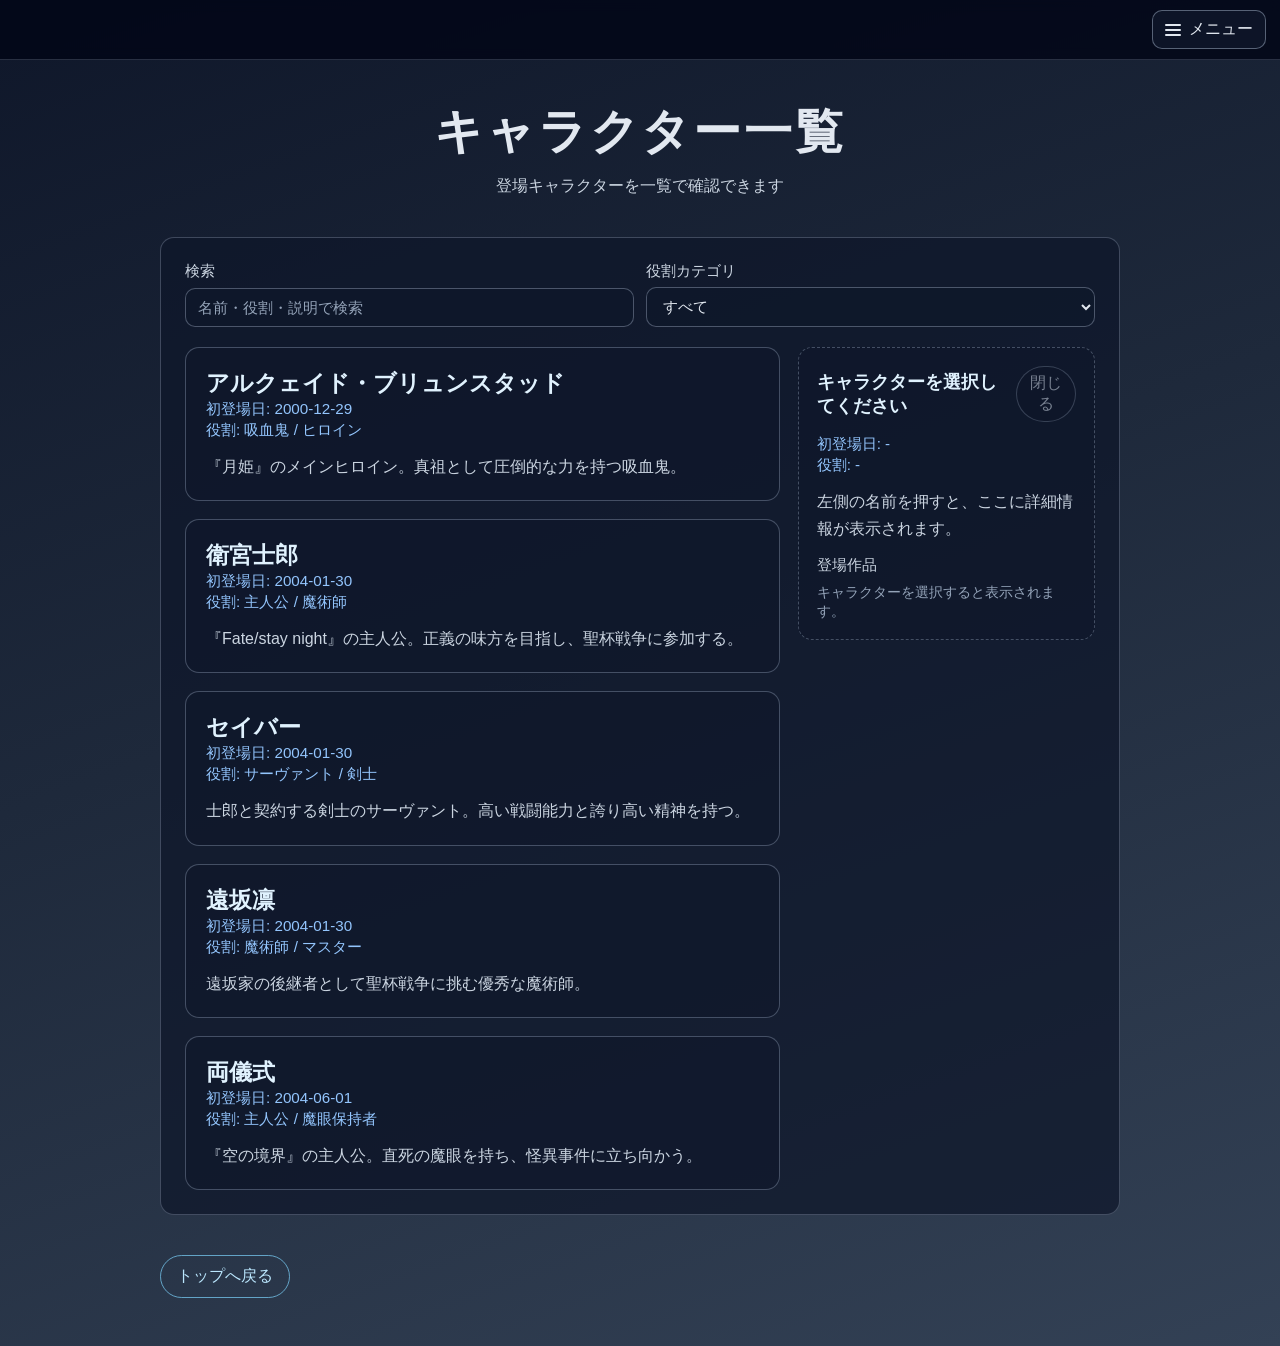
==== commit 3ccfb544: "Support multiple character roles Co-authored-by: gwataru <gwataru0619@gmail.com>" ====
--- a/characters.html
+++ b/characters.html
@@ -37,7 +37,7 @@
               <input
                 id="character-search-input"
                 type="search"
-                placeholder="名前・説明で検索"
+                placeholder="名前・役割・説明で検索"
               />
             </label>
 
@@ -108,7 +108,7 @@
       // {
       //   name: "キャラクター名",
       //   firstAppearance: "YYYY-MM-DD",
-      //   role: "主人公 / サーヴァント / 魔術師 など",
+      //   roles: ["主人公", "サーヴァント", "魔術師 など"],
       //   summary: "一覧カードに表示する短い説明です。",
       //   description: "詳細パネルに表示する説明文です。（省略可）",
       //   works: ["登場作品1", "登場作品2"]
@@ -117,7 +117,7 @@
         {
           name: "衛宮士郎",
           firstAppearance: "2004-01-30",
-          role: "主人公",
+          roles: ["主人公", "魔術師"],
           summary:
             "『Fate/stay night』の主人公。正義の味方を目指し、聖杯戦争に参加する。",
           description:
@@ -127,7 +127,7 @@
         {
           name: "セイバー",
           firstAppearance: "2004-01-30",
-          role: "サーヴァント",
+          roles: ["サーヴァント", "剣士"],
           summary:
             "士郎と契約する剣士のサーヴァント。高い戦闘能力と誇り高い精神を持つ。",
           description:
@@ -137,7 +137,7 @@
         {
           name: "遠坂凛",
           firstAppearance: "2004-01-30",
-          role: "魔術師",
+          roles: ["魔術師", "マスター"],
           summary:
             "遠坂家の後継者として聖杯戦争に挑む優秀な魔術師。",
           description:
@@ -147,7 +147,7 @@
         {
           name: "両儀式",
           firstAppearance: "2004-06-01",
-          role: "主人公",
+          roles: ["主人公", "魔眼保持者"],
           summary:
             "『空の境界』の主人公。直死の魔眼を持ち、怪異事件に立ち向かう。",
           description:
@@ -157,7 +157,7 @@
         {
           name: "アルクェイド・ブリュンスタッド",
           firstAppearance: "2000-12-29",
-          role: "吸血鬼",
+          roles: ["吸血鬼", "ヒロイン"],
           summary:
             "『月姫』のメインヒロイン。真祖として圧倒的な力を持つ吸血鬼。",
           description:
@@ -220,8 +220,28 @@
       // URLの初期指定は1回だけ使いたいので、可変の変数に入れます。
       let pendingInitialCharacterName = initialQueryCharacterName;
 
+      // キャラクターの役割は複数入力できるため、常に配列として扱います。
+      function getCharacterRoles(character) {
+        if (Array.isArray(character.roles)) {
+          return character.roles;
+        }
+        if (character.role) {
+          return [character.role];
+        }
+        return [];
+      }
+
+      function formatCharacterRoles(character) {
+        const roles = getCharacterRoles(character);
+        return roles.length > 0 ? roles.join(" / ") : "-";
+      }
+
       // 役割カテゴリの候補を、配列データから重複なしで取り出して作ります。
-      const roles = [...new Set(charactersData.map((character) => character.role))];
+      const roles = [
+        ...new Set(
+          charactersData.flatMap((character) => getCharacterRoles(character))
+        )
+      ];
 
       // role-select にカテゴリ選択肢を追加します。
       roles.forEach((role) => {
@@ -279,7 +299,9 @@
         characterDetailPanelElement.classList.remove("is-empty");
         characterDetailNameElement.textContent = character.name;
         characterDetailFirstAppearanceElement.textContent = `初登場日: ${character.firstAppearance}`;
-        characterDetailRoleElement.textContent = `役割: ${character.role}`;
+        characterDetailRoleElement.textContent = `役割: ${formatCharacterRoles(
+          character
+        )}`;
         characterDetailSummaryElement.textContent = character.summary;
         characterDetailDescriptionElement.textContent = character.description || "";
         characterDetailDescriptionElement.hidden = !character.description;
@@ -334,7 +356,7 @@
 
           const roleElement = document.createElement("p");
           roleElement.className = "work-meta";
-          roleElement.textContent = `役割: ${character.role}`;
+          roleElement.textContent = `役割: ${formatCharacterRoles(character)}`;
 
           const summaryElement = document.createElement("p");
           summaryElement.className = "work-summary";
@@ -371,12 +393,19 @@
         // 3) 初登場日の古い順（年代順）にソート
         const filteredAndSortedCharacters = charactersData
           .filter((character) => {
+            const characterRoles = getCharacterRoles(character);
             const isRoleMatched =
-              selectedRole === "all" || character.role === selectedRole;
-            const isSearchMatched =
-              character.name.toLowerCase().includes(searchKeyword) ||
-              character.summary.toLowerCase().includes(searchKeyword) ||
-              (character.description || "").toLowerCase().includes(searchKeyword);
+              selectedRole === "all" || characterRoles.includes(selectedRole);
+            const searchableText = [
+              character.name,
+              character.firstAppearance,
+              characterRoles.join(" "),
+              character.summary,
+              character.description || ""
+            ]
+              .join(" ")
+              .toLowerCase();
+            const isSearchMatched = searchableText.includes(searchKeyword);
             return isRoleMatched && isSearchMatched;
           })
           .sort(
--- a/style.css
+++ b/style.css
@@ -409,6 +409,82 @@
   color: #cbd5e1;
 }
 
+.glossary-mode-switch {
+  display: flex;
+  gap: 10px;
+  margin-bottom: 18px;
+  flex-wrap: wrap;
+}
+
+.glossary-mode-button {
+  border: 1px solid rgba(148, 163, 184, 0.55);
+  border-radius: 999px;
+  background: rgba(15, 23, 42, 0.72);
+  color: #e2e8f0;
+  padding: 8px 14px;
+  font: inherit;
+  cursor: pointer;
+}
+
+.glossary-mode-button:hover,
+.glossary-mode-button:focus-visible {
+  border-color: rgba(125, 211, 252, 0.9);
+}
+
+.glossary-mode-button.is-active {
+  background: rgba(14, 116, 144, 0.28);
+  color: #bae6fd;
+}
+
+.glossary-term-list {
+  display: grid;
+  gap: 12px;
+}
+
+.glossary-term-card {
+  border: 1px solid rgba(148, 163, 184, 0.35);
+  border-radius: 12px;
+  padding: 12px 14px;
+  background: rgba(15, 23, 42, 0.55);
+}
+
+.glossary-term-card h2 {
+  margin: 0;
+  color: #e0f2fe;
+  font-size: 1.15rem;
+}
+
+.glossary-term-material-title {
+  margin: 0;
+  color: #e0f2fe;
+  font-size: 1.02rem;
+}
+
+.glossary-term-description {
+  margin: 6px 0 0;
+  color: #cbd5e1;
+  line-height: 1.7;
+}
+
+.glossary-category-chip {
+  display: inline-block;
+  border: 1px solid rgba(125, 211, 252, 0.55);
+  border-radius: 999px;
+  padding: 4px 8px;
+  color: #bae6fd;
+  font-size: 0.84rem;
+}
+
+.glossary-sub-label {
+  margin: 12px 0 8px;
+  color: #cbd5e1;
+  font-size: 0.85rem;
+}
+
+.glossary-entry-chip-group {
+  margin-top: 8px;
+}
+
 .timeline {
   margin: 0;
   padding-left: 20px;
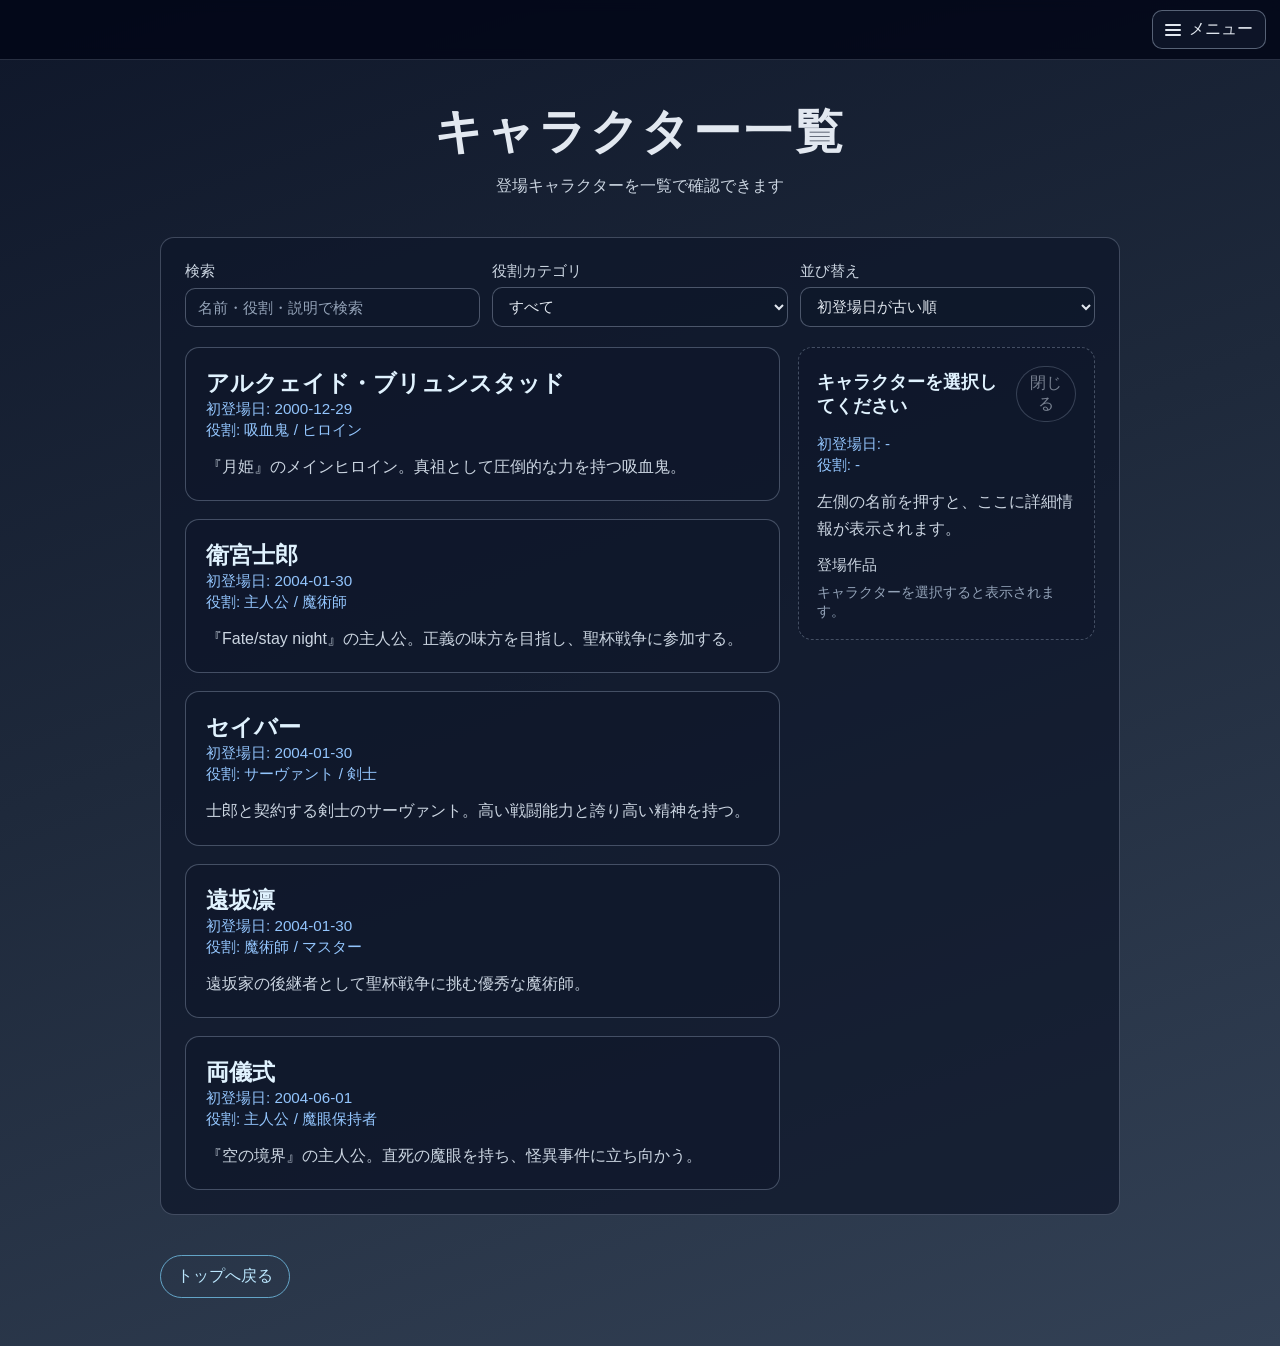
==== commit a66d72a3: "一覧に並び替え機能を追加 Co-authored-by: gwataru <gwataru0619@gmail.com>" ====
--- a/characters.html
+++ b/characters.html
@@ -30,7 +30,7 @@
     <main class="container">
       <section class="content-card">
         <!-- ここは検索と絞り込みの操作エリアです -->
-        <div class="works-controls" aria-label="キャラクターの検索と絞り込み">
+        <div class="works-controls" aria-label="キャラクターの検索・絞り込み・並び替え">
           <div class="works-controls-row">
             <label class="works-control-label" for="character-search-input">
               検索
@@ -45,6 +45,16 @@
               役割カテゴリ
               <select id="character-role-select">
                 <option value="all">すべて</option>
+              </select>
+            </label>
+
+            <label class="works-control-label" for="character-sort-select">
+              並び替え
+              <select id="character-sort-select">
+                <option value="first-appearance-asc">初登場日が古い順</option>
+                <option value="first-appearance-desc">初登場日が新しい順</option>
+                <option value="name-asc">名前のあいうえお順</option>
+                <option value="name-desc">名前の逆順</option>
               </select>
             </label>
           </div>
@@ -180,6 +190,10 @@
       const characterRoleSelectElement = document.getElementById(
         "character-role-select"
       );
+      // 並び替え選択欄の要素です。選ばれた値によって、一覧の順番を変えます。
+      const characterSortSelectElement = document.getElementById(
+        "character-sort-select"
+      );
       // 結果0件メッセージの要素を取得します。
       const charactersEmptyMessageElement = document.getElementById(
         "characters-empty-message"
@@ -234,6 +248,42 @@
       function formatCharacterRoles(character) {
         const roles = getCharacterRoles(character);
         return roles.length > 0 ? roles.join(" / ") : "-";
+      }
+
+      // 日付文字列を比較用の数値に変換します。日付として読めない場合は null にします。
+      function getCharacterDateTime(character) {
+        const dateTime = new Date(character.firstAppearance).getTime();
+        return Number.isNaN(dateTime) ? null : dateTime;
+      }
+
+      // 日付の古い順・新しい順を比べます。日付がないキャラはどちらの順でも最後にします。
+      function compareCharacterDates(a, b, isDescending) {
+        const dateA = getCharacterDateTime(a);
+        const dateB = getCharacterDateTime(b);
+        if (dateA === null && dateB === null) {
+          return 0;
+        }
+        if (dateA === null) {
+          return 1;
+        }
+        if (dateB === null) {
+          return -1;
+        }
+        return isDescending ? dateB - dateA : dateA - dateB;
+      }
+
+      // 並び替え選択欄の値に合わせて、キャラクター一覧の順番を決めます。
+      function compareCharactersBySortOption(a, b, sortOption) {
+        if (sortOption === "name-asc") {
+          return a.name.localeCompare(b.name, "ja");
+        }
+        if (sortOption === "name-desc") {
+          return b.name.localeCompare(a.name, "ja");
+        }
+        if (sortOption === "first-appearance-desc") {
+          return compareCharacterDates(a, b, true);
+        }
+        return compareCharacterDates(a, b, false);
       }
 
       // 役割カテゴリの候補を、配列データから重複なしで取り出して作ります。
@@ -387,10 +437,11 @@
           .trim()
           .toLowerCase();
         const selectedRole = characterRoleSelectElement.value;
+        const selectedSort = characterSortSelectElement.value;
 
         // 1) 役割カテゴリで絞り込み
         // 2) 名前と説明で検索
-        // 3) 初登場日の古い順（年代順）にソート
+        // 3) 選択された条件で並び替え
         const filteredAndSortedCharacters = charactersData
           .filter((character) => {
             const characterRoles = getCharacterRoles(character);
@@ -408,10 +459,7 @@
             const isSearchMatched = searchableText.includes(searchKeyword);
             return isRoleMatched && isSearchMatched;
           })
-          .sort(
-            (a, b) =>
-              new Date(a.firstAppearance) - new Date(b.firstAppearance)
-          );
+          .sort((a, b) => compareCharactersBySortOption(a, b, selectedSort));
 
         // URLに指定されたキャラ名がある場合は、初回だけそのキャラを選択します。
         if (pendingInitialCharacterName) {
@@ -446,6 +494,7 @@
       // 入力が変わるたびに再描画します。
       characterSearchInputElement.addEventListener("input", updateCharactersView);
       characterRoleSelectElement.addEventListener("change", updateCharactersView);
+      characterSortSelectElement.addEventListener("change", updateCharactersView);
       characterClosePanelButtonElement.addEventListener("click", () => {
         selectedCharacterName = null;
         resetCharacterDetailPanel();
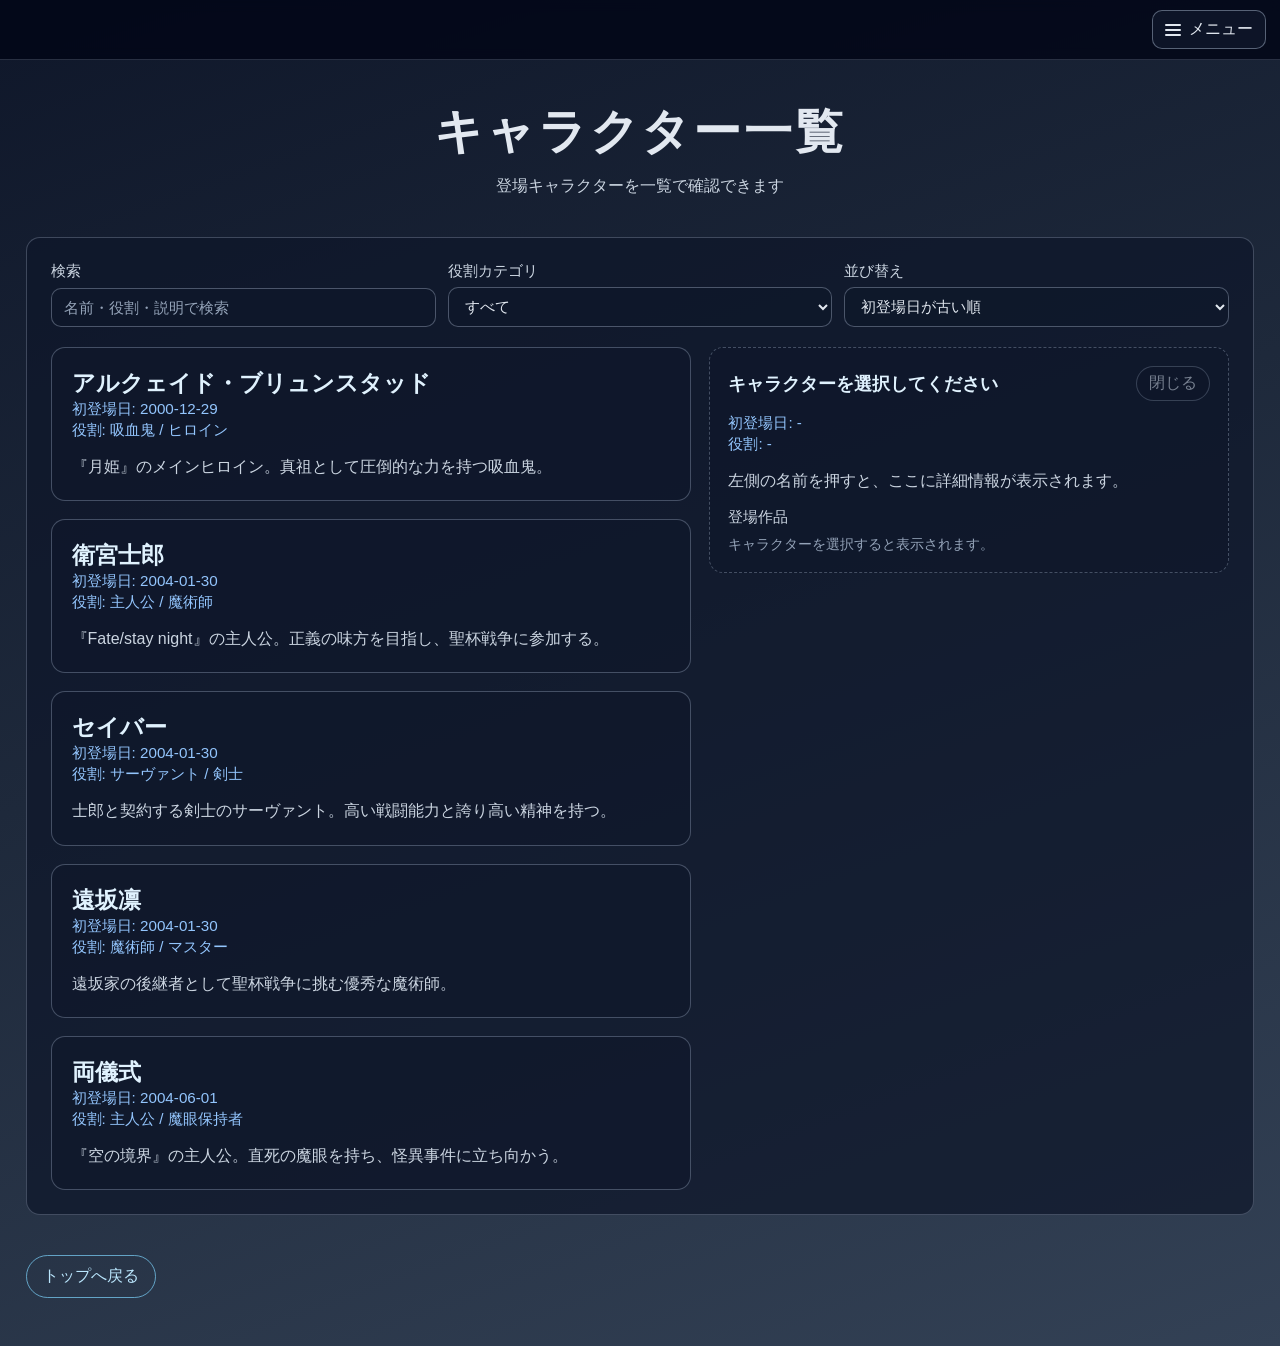
==== commit 947efb45: "全ページの表示幅を広く調整 Co-authored-by: gwataru <gwataru0619@gmail.com>" ====
--- a/characters.html
+++ b/characters.html
@@ -13,9 +13,9 @@
     <meta http-equiv="Pragma" content="no-cache" />
     <meta http-equiv="Expires" content="0" />
     <!-- ブラウザのタブに表示されるページ名 -->
-    <title>キャラクター一覧 | TYPEMOON資料館</title>
+    <title>キャラクター一覧 | TYPE-MOON資料館</title>
     <!-- 共通デザインCSSを読み込みます -->
-    <link rel="stylesheet" href="style.css?v=20260424-5" />
+    <link rel="stylesheet" href="style.css?v=20260430-2" />
   </head>
   <body>
     <!-- menu.js がこの位置にハンバーガーメニューを自動挿入します -->
--- a/style.css
+++ b/style.css
@@ -140,12 +140,13 @@
 }
 
 .container {
-  width: min(960px, 92%);
+  /* 全ページ共通の本文幅です。広い画面では余白を減らして情報を見やすくします */
+  width: min(1440px, 96%);
   margin: 0 auto 48px;
 }
 
 .timeline-container {
-  /* 年表ページだけ、通常より広い幅を使えるようにします */
+  /* 年表ページは横長の埋め込みを見やすくするため、共通幅よりさらに広くします */
   width: min(1600px, 98%);
 }
 
@@ -259,6 +260,8 @@
   margin-top: 12px;
   line-height: 1.8;
   color: #cbd5e1;
+  /* history配列を "\n" でつないだ改行を、画面上でも改行として表示します */
+  white-space: pre-line;
 }
 
 .relation-label {
@@ -331,6 +334,29 @@
 @media (min-width: 980px) {
   .works-layout {
     grid-template-columns: minmax(0, 2fr) minmax(280px, 1fr);
+  }
+}
+
+@media (min-width: 1200px) {
+  .container {
+    /* 一般的なノートPCより広い画面では、全ページの本文幅をさらに広げます */
+    width: min(1600px, 96%);
+  }
+
+  .works-layout {
+    /* 一覧＋詳細欄のページでは、右側の詳細欄を広めにして長文を読みやすくします */
+    grid-template-columns: minmax(0, 1.4fr) minmax(520px, 1fr);
+  }
+}
+
+@media (min-width: 1600px) {
+  .container {
+    /* 大きな液晶では、全ページの横幅をさらに活用します */
+    width: min(1680px, 96%);
+  }
+
+  .works-layout {
+    grid-template-columns: minmax(0, 1.35fr) minmax(640px, 1fr);
   }
 }
 
